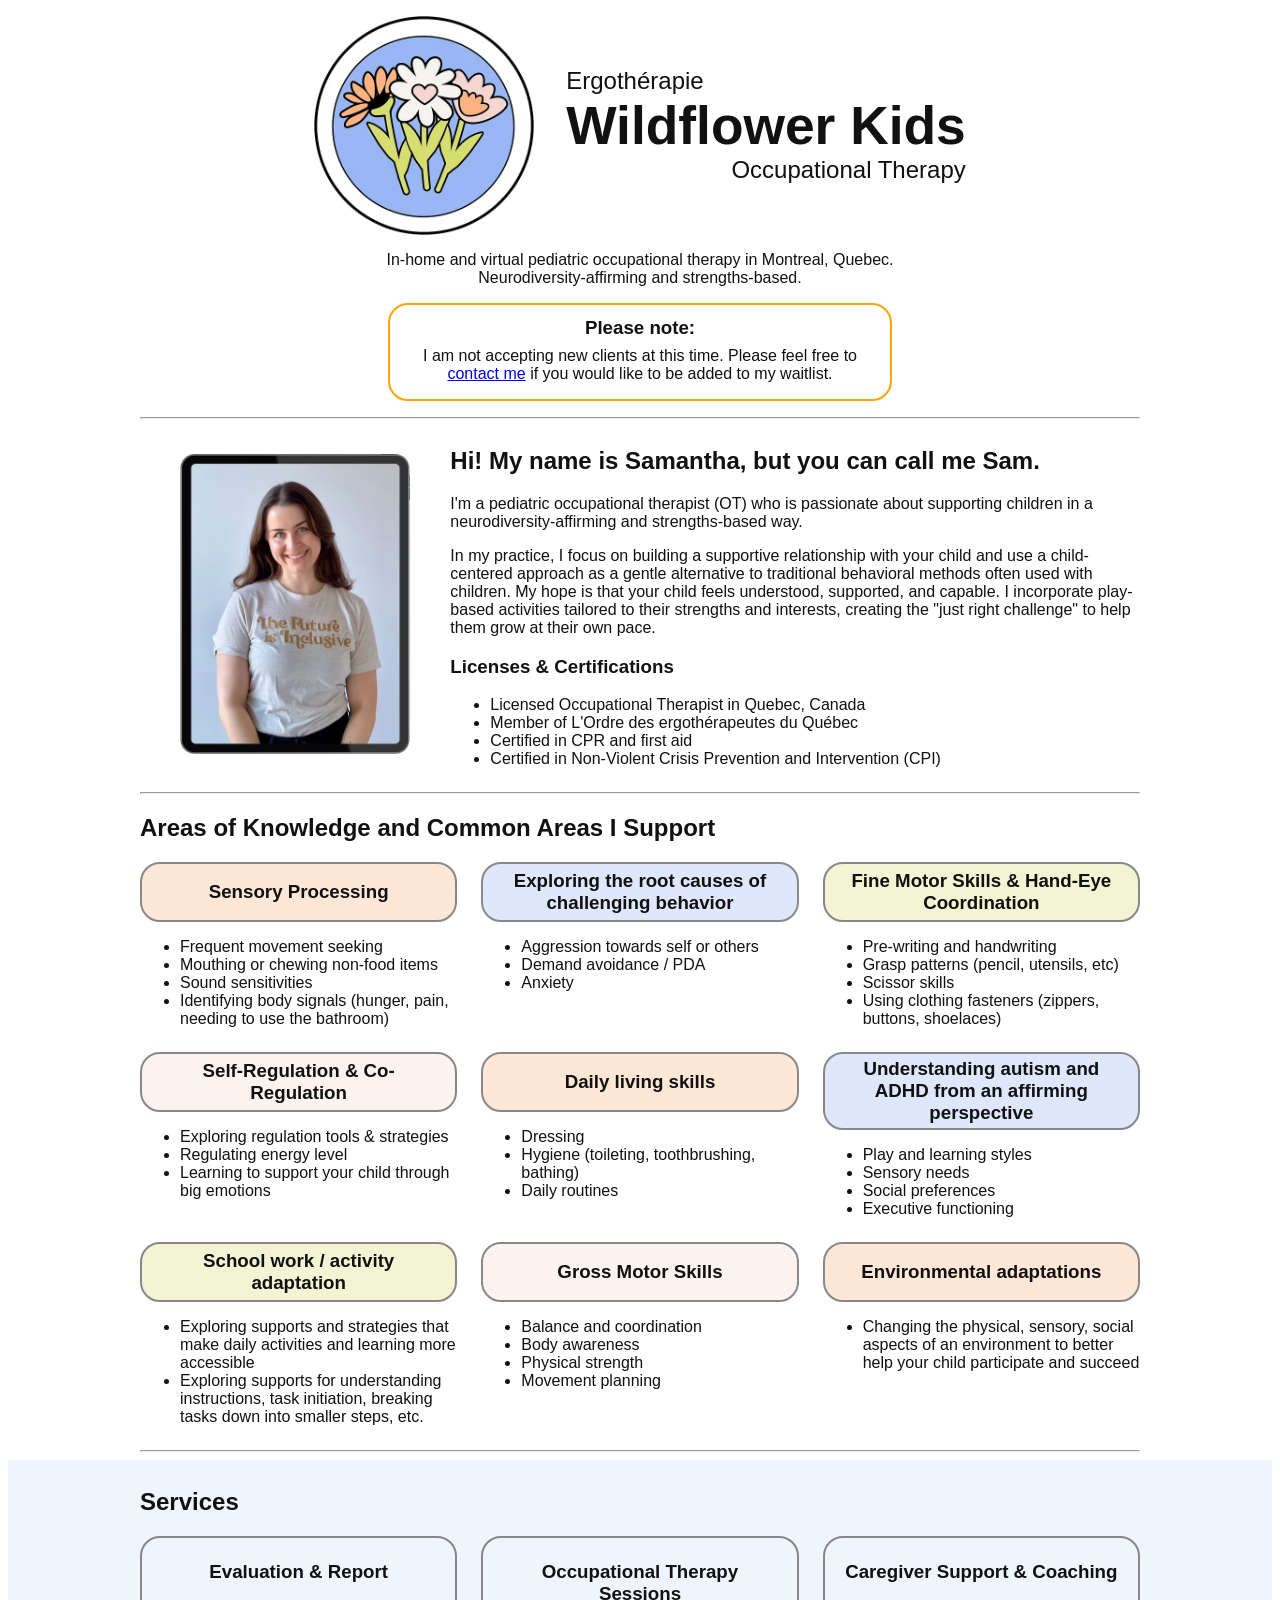
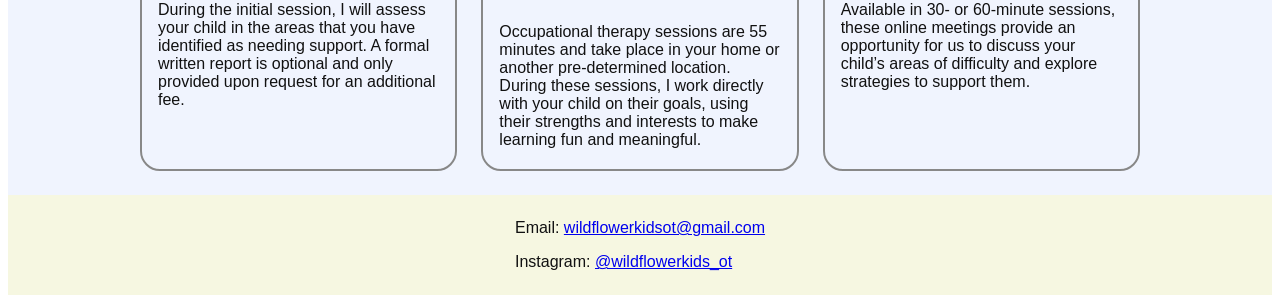
==== index.html @ b2403189 "Initial commit" ====
<!DOCTYPE html>
<html lang="en">
<head>
	<meta charset="utf-8">
	<link rel="stylesheet" href="./style.css" />
</head>
<body>
	<div class="container">
		<header>
			<div id="brand">
				<img src="./logo.png" />
				<div>
					<p class="brandEyebrow">Ergothérapie</p>
					<h1>Wildflower&nbsp;Kids</h1>
					<p class="brandSubtitle">Occupational Therapy</p>
				</div>
			</div>

			<div id="brief">
				<p>
					In-home and virtual pediatric occupational therapy in Montreal, Quebec.<br />
					Neurodiversity-affirming and strengths-based.
				</p>
			</div>

			<div id="warning">
				<h3>Please note:</h3>
				<p>
					I am not accepting new clients at this time. Please feel free to <a href="mailto:wildflowerkidsot@gmail.com">contact me</a> if you would like to be added to my waitlist.
				</p>
			</div>
		</header>

		<hr />

		<section id="profile">
			<figure>
				<img src="./headshot.avif" alt="Portrait of Samantha" />
			</figure>
			<div>
				<h2>Hi! My name is Samantha, but you can call me Sam.</h2>
				<p>
					I'm a pediatric occupational therapist (OT) who is passionate about supporting children in a neurodiversity-affirming and strengths-based way.
				</p>
				<p>
					In my practice, I focus on building a supportive relationship with your child and use a child-centered approach as a gentle alternative to traditional behavioral methods often used with children. My hope is that your child feels understood, supported, and capable. I incorporate play-based activities tailored to their strengths and interests, creating the "just right challenge" to help them grow at their own pace.
				</p>
				<section>
					<h3>Licenses &amp; Certifications</h3>
					<ul>
						<li>Licensed Occupational Therapist in Quebec, Canada</li>
						<li>Member of L'Ordre des ergothérapeutes du Québec</li>
						<li>Certified in CPR and first aid</li>
						<li>Certified in Non-Violent Crisis Prevention and Intervention (CPI)</li>
					</ul>
				</section>
			</div>
		</section>


		<hr />

		<section id="areasOfKnowledge">
			<h2>Areas of Knowledge and Common Areas I Support</h2>

			<div>
				<section>
					<h3 class="card--orange">Sensory Processing</h3>
					<ul>
						<li>Frequent movement seeking</li>
						<li>Mouthing or chewing non-food items</li>
						<li>Sound sensitivities</li>
						<li>Identifying body signals (hunger, pain, needing to use the bathroom)</li>
					</ul>
				</section>

				<section>
					<h3 class="card--blue">Exploring the root causes of challenging behavior</h3>
					<ul>
						<li>Aggression towards self or others</li>
						<li>Demand avoidance / PDA</li>
						<li>Anxiety</li>
					</ul>
				</section>

				<section>
					<h3 class="card--green">Fine Motor Skills &amp; Hand-Eye Coordination</h3>
					<ul>
						<li>Pre-writing and handwriting</li>
						<li>Grasp patterns (pencil, utensils, etc)</li>
						<li>Scissor skills</li>
						<li>Using clothing fasteners (zippers, buttons, shoelaces)</li>
					</ul>
				</section>

				<section>
					<h3 class="card--pink">Self-Regulation &amp; Co-Regulation</h3>
					<ul>
						<li>Exploring regulation tools &amp; strategies</li>
						<li>Regulating energy level</li>
						<li>Learning to support your child through big emotions</li>
					</ul>
				</section>

				<section>
					<h3 class="card--orange">Daily living skills</h3>
					<ul>
						<li>Dressing</li>
						<li>Hygiene (toileting, toothbrushing, bathing)</li>
						<li>Daily routines</li>
					</ul>
				</section>

				<section>
					<h3 class="card--blue">Understanding autism and ADHD from an affirming perspective</h3>
					<ul>
						<li>Play and learning styles</li>
						<li>Sensory needs</li>
						<li>Social preferences</li>
						<li>Executive functioning</li>
					</ul>
				</section>

				<section>
					<h3 class="card--green">School work / activity adaptation</h3>
					<ul>
						<li>Exploring supports and strategies that make daily activities and learning more accessible</li>
						<li>Exploring supports for understanding instructions, task initiation, breaking tasks down into smaller steps, etc.</li>
					</ul>
				</section>

				<section>
					<h3 class="card--pink">Gross Motor Skills</h3>
					<ul>
						<li>Balance and coordination</li>
						<li>Body awareness</li>
						<li>Physical strength</li>
						<li>Movement planning</li>
					</ul>
				</section>

				<section>
					<h3 class="card--orange">Environmental adaptations</h3>
					<ul>
						<li>Changing the physical, sensory, social aspects of an environment to better help your child participate and succeed</li>
					</ul>
				</section>
			</div>
		</section>

		<hr />

	</div>

	<section id="services">
		<div class="container">
			<h2>Services</h2>
			<ul>
				<li>
					<h3>Evaluation &amp; Report</h3>
					<p>
						During the initial session, I will assess your child in the areas that you have identified as needing support. A formal written report is optional and only provided upon request for an additional fee.
					</p>
				</li>

				<li>
					<h3>Occupational Therapy Sessions</h3>
					<p>
						Occupational therapy sessions are 55 minutes and take place in your home or another pre-determined location. During these sessions, I work directly with your child on their goals, using their strengths and interests to make learning fun and meaningful.
					</p>
				</li>

				<li>
					<h3>Caregiver Support &amp; Coaching</h3>
					<p>
						Available in 30- or 60-minute sessions, these online meetings provide an opportunity for us to discuss your child’s areas of difficulty and explore strategies to support them.
					</p>
				</li>
			</ul>
		</div>
	</section>

	<footer>
		<div>
			<p>Email: <a href="mailto:wildflowerkidsot@gmail.com">wildflowerkidsot@gmail.com</a></p>
			<p>Instagram: <a href="https://www.instagram.com/wildflowerkids_ot">@wildflowerkids_ot</a></p>
		</div>
	</footer>
</body>
</html>
---- style.css ----
:root {
  color-scheme: light dark;
  --bg: #FFFFFF;
  --primary: #111111;
  --secondary: #888888;
  --accent: orange;
  --blue: #DEE7FC;
  --green: #F2F4D3;
  --orange: #FFE7D7;
  --pink: #FCF2F0;
  --blue-bg: #DEE7FC77;
  --green-bg: #F2F4D3AA;
}

@media (prefers-color-scheme: dark) {
  :root {
    --bg: #222222;
    --primary: #F5F5F5;
    --secondary: #999999;
    --accent: #ffb347;
		--blue: #99B7F5;
		--green: #D5DF6F;
		--orange: #FFB380;
		--pink: #F6D6D1;
		--blue-bg: #99B7F522;
		--green-bg: #D5DF6F22;
  }
}

html {
	font-family: -apple-system, BlinkMacSystemFont, "Segoe UI", Roboto, Helvetica, Arial, sans-serif, "Apple Color Emoji", "Segoe UI Emoji", "Segoe UI Symbol";
	background-color: var(--bg);
  color: var(--primary);
}

.container {
  max-width: 1000px;
  margin: 0 auto;
}

header {
	align-items: center;
	margin-top: 1rem;
}

#brand {
  display: flex;
  align-items: center;
  gap: 2rem;
  max-width: fit-content;
  margin: auto;
}

#brand img {
  width: 220px;
  height: auto;
  display: block;
  flex-shrink: 0;
}

#brand h1 {
	font-size: 40pt;
	margin: 0;
}

#brand p {
	font-size: 18pt;
	margin-block: 0;
}

#brand .brandSubtitle {
	text-align: right;
}

@media (max-width: 700px) {
  #brand {
    flex-direction: column;
  }
}

#warning {
	text-align: center;
	max-width: 500px;
	border: 2px solid var(--accent);
	border-radius: 20px;
	margin: 1rem auto;
	padding: 0.5rem 0;
}

#warning h3, #warning p {
	margin: 0.5rem;
}

#warning h3 {
	margin-top: 0.25rem;
}

#brief {
	text-align: center;
}

#profile {
  display: flex;
  align-items: center;
}

#profile img {
	max-height: 300px;
}

@media (max-width: 600px) {
  #profile {
    flex-direction: column;
  }
}

#areasOfKnowledge div {
  display: grid;
  grid-template-columns: repeat(auto-fit, minmax(250px, 1fr));
  gap: 0.5rem 1.5rem;
}

#areasOfKnowledge h3 {
	display: flex;
	align-items: center;
	justify-content: center;
	text-align: center;
	padding: 0.25rem 1rem;
	min-height: 3rem;
	color: #111111;
	border: 2px solid var(--secondary);
	border-radius: 20px;
	margin-block: 0;
}

.card--blue {
	background-color: var(--blue);
}

.card--green {
	background-color: var(--green);
}

.card--orange {
	background-color: var(--orange);
}

.card--pink {
	background-color: var(--pink);
}

#services {
	margin: 0 auto;
	padding: 0.5rem;
	background-color: var(--blue-bg);
}

#services ul {
  display: grid;
  grid-template-columns: repeat(auto-fit, minmax(250px, 1fr));
  gap: 0.5rem 1.5rem;
  list-style: none;
  padding: 0;
}

#services li {
	padding: 0.25rem 1rem;
	border: 2px solid var(--secondary);
	border-radius: 20px;
	justify-content: center;
}

#services h3 {
	text-align: center;
}

footer {
	margin: 0;
	padding: 0.5rem;
  background-color: var(--green-bg);
}

footer div {
  max-width: fit-content;
  margin: 0 auto;
}
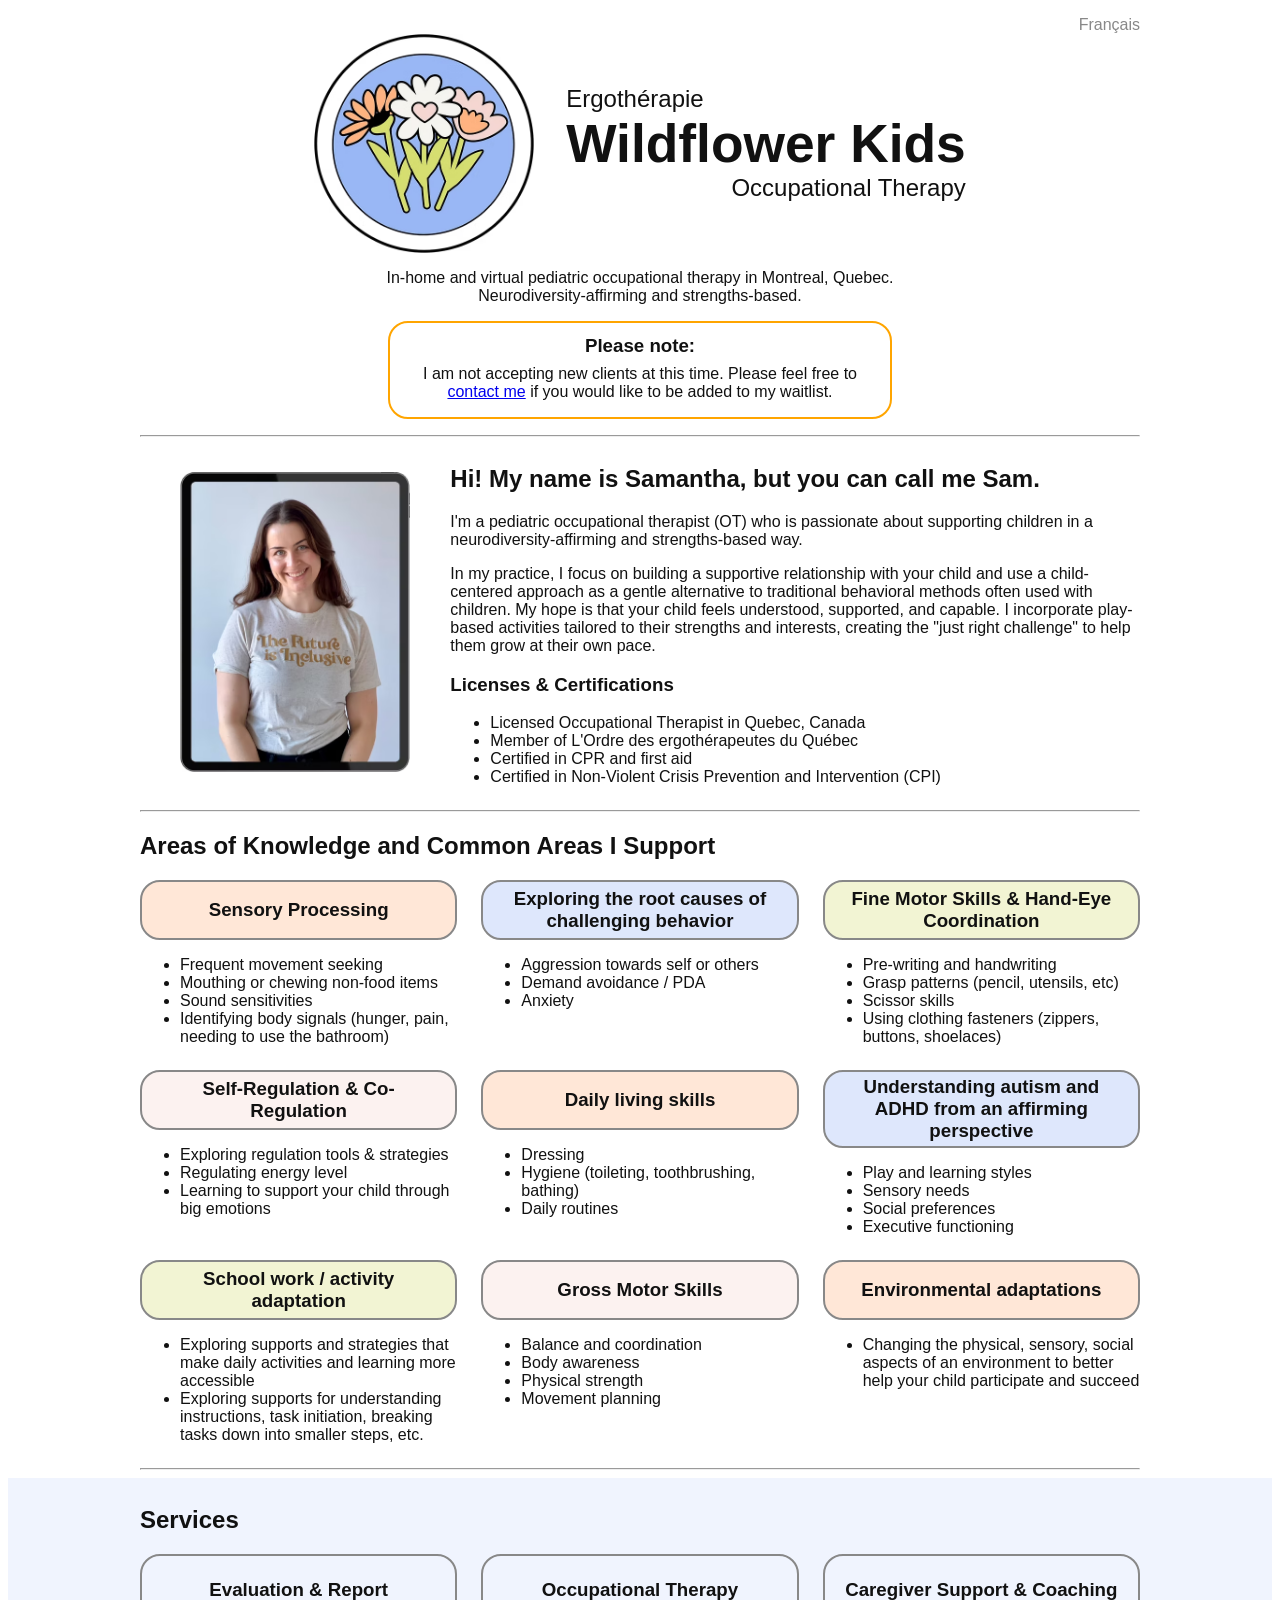
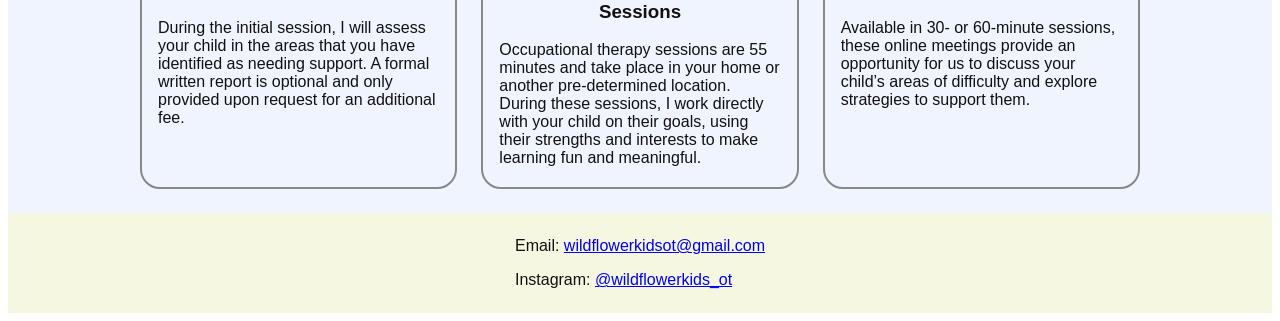
==== commit d2305319: "Language switcher" ====
--- a/index.html
+++ b/index.html
@@ -7,6 +7,10 @@
 <body>
 	<div class="container">
 		<header>
+			<nav id="languageSwitcher">
+        <a href="/fr/">Français</a>
+    	</nav>
+    	
 			<div id="brand">
 				<img src="./logo.png" />
 				<div>
--- a/style.css
+++ b/style.css
@@ -41,6 +41,19 @@
 header {
 	align-items: center;
 	margin-top: 1rem;
+}
+
+#languageSwitcher {
+	text-align: right;
+}
+
+#languageSwitcher a {
+	color: var(--secondary);
+	text-decoration: none;
+}
+
+#languageSwitcher a:hover {
+	text-decoration: underline;
 }
 
 #brand {
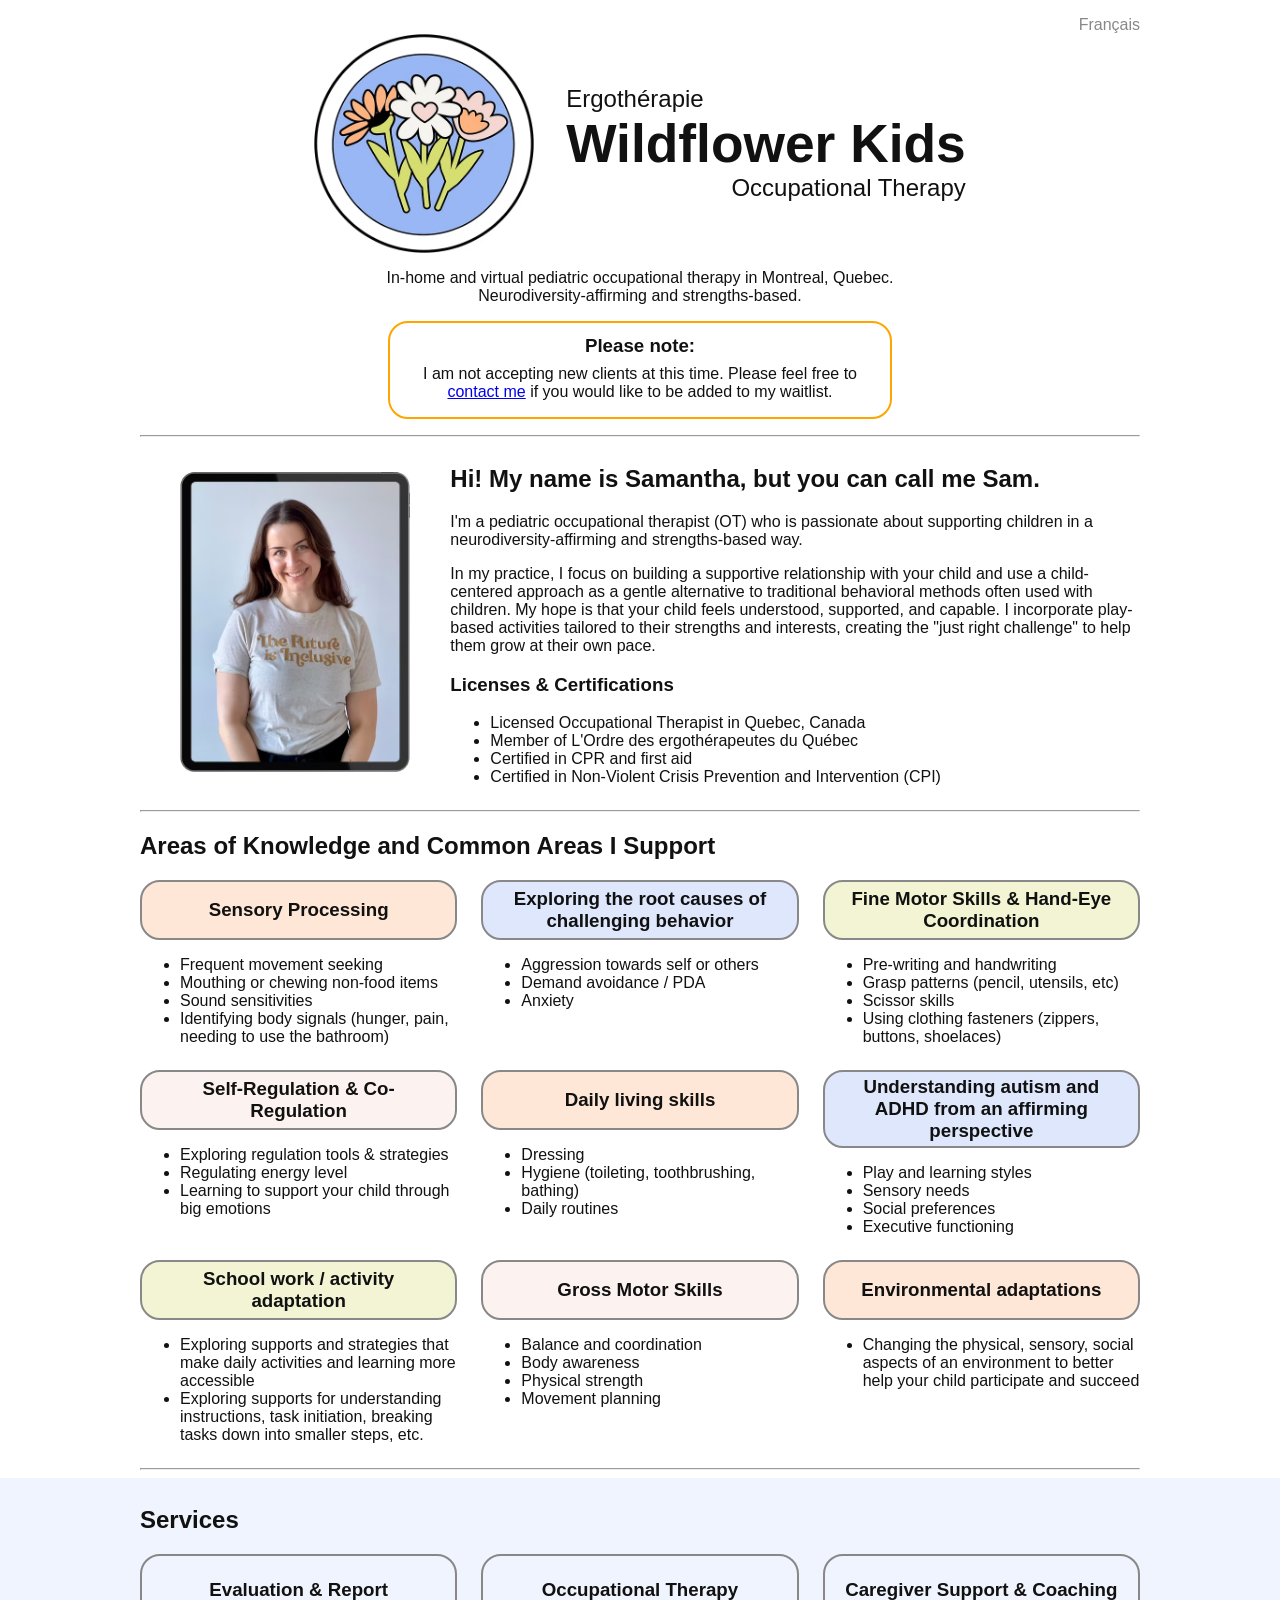
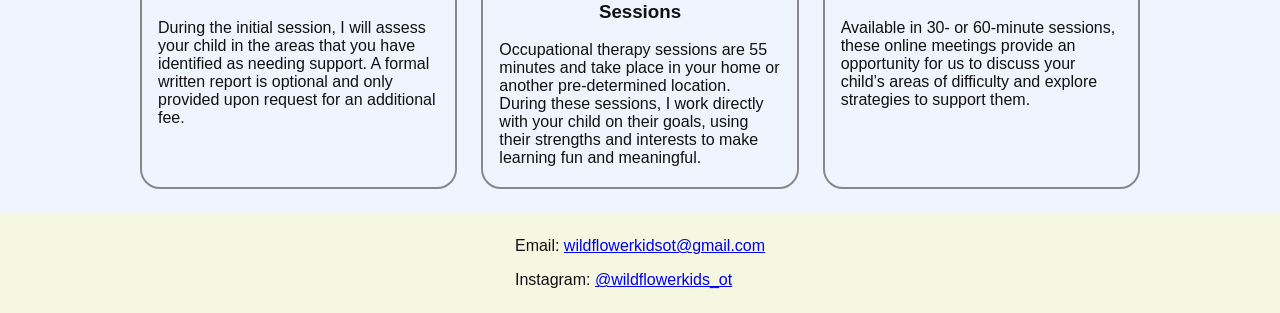
==== commit b648dc17: "Safe area" ====
--- a/index.html
+++ b/index.html
@@ -1,194 +1,195 @@
 <!DOCTYPE html>
 <html lang="en">
 <head>
-	<meta charset="utf-8">
-	<link rel="stylesheet" href="./style.css" />
+  <meta charset="utf-8">
+  <link rel="stylesheet" href="./style.css" />
+  <meta name="viewport" content="width=device-width, initial-scale=1, viewport-fit=cover">
 </head>
 <body>
-	<div class="container">
-		<header>
-			<nav id="languageSwitcher">
+  <div class="container">
+    <header>
+      <nav id="languageSwitcher">
         <a href="/fr/">Français</a>
-    	</nav>
-    	
-			<div id="brand">
-				<img src="./logo.png" />
-				<div>
-					<p class="brandEyebrow">Ergothérapie</p>
-					<h1>Wildflower&nbsp;Kids</h1>
-					<p class="brandSubtitle">Occupational Therapy</p>
-				</div>
-			</div>
+      </nav>
+      
+      <div id="brand">
+        <img src="./logo.png" />
+        <div>
+          <p class="brandEyebrow">Ergothérapie</p>
+          <h1>Wildflower&nbsp;Kids</h1>
+          <p class="brandSubtitle">Occupational Therapy</p>
+        </div>
+      </div>
 
-			<div id="brief">
-				<p>
-					In-home and virtual pediatric occupational therapy in Montreal, Quebec.<br />
-					Neurodiversity-affirming and strengths-based.
-				</p>
-			</div>
+      <div id="brief">
+        <p>
+          In-home and virtual pediatric occupational therapy in Montreal, Quebec.<br />
+          Neurodiversity-affirming and strengths-based.
+        </p>
+      </div>
 
-			<div id="warning">
-				<h3>Please note:</h3>
-				<p>
-					I am not accepting new clients at this time. Please feel free to <a href="mailto:wildflowerkidsot@gmail.com">contact me</a> if you would like to be added to my waitlist.
-				</p>
-			</div>
-		</header>
+      <div id="warning">
+        <h3>Please note:</h3>
+        <p>
+          I am not accepting new clients at this time. Please feel free to <a href="mailto:wildflowerkidsot@gmail.com">contact me</a> if you would like to be added to my waitlist.
+        </p>
+      </div>
+    </header>
 
-		<hr />
+    <hr />
 
-		<section id="profile">
-			<figure>
-				<img src="./headshot.avif" alt="Portrait of Samantha" />
-			</figure>
-			<div>
-				<h2>Hi! My name is Samantha, but you can call me Sam.</h2>
-				<p>
-					I'm a pediatric occupational therapist (OT) who is passionate about supporting children in a neurodiversity-affirming and strengths-based way.
-				</p>
-				<p>
-					In my practice, I focus on building a supportive relationship with your child and use a child-centered approach as a gentle alternative to traditional behavioral methods often used with children. My hope is that your child feels understood, supported, and capable. I incorporate play-based activities tailored to their strengths and interests, creating the "just right challenge" to help them grow at their own pace.
-				</p>
-				<section>
-					<h3>Licenses &amp; Certifications</h3>
-					<ul>
-						<li>Licensed Occupational Therapist in Quebec, Canada</li>
-						<li>Member of L'Ordre des ergothérapeutes du Québec</li>
-						<li>Certified in CPR and first aid</li>
-						<li>Certified in Non-Violent Crisis Prevention and Intervention (CPI)</li>
-					</ul>
-				</section>
-			</div>
-		</section>
+    <section id="profile">
+      <figure>
+        <img src="./headshot.avif" alt="Portrait of Samantha" />
+      </figure>
+      <div>
+        <h2>Hi! My name is Samantha, but you can call me Sam.</h2>
+        <p>
+          I'm a pediatric occupational therapist (OT) who is passionate about supporting children in a neurodiversity-affirming and strengths-based way.
+        </p>
+        <p>
+          In my practice, I focus on building a supportive relationship with your child and use a child-centered approach as a gentle alternative to traditional behavioral methods often used with children. My hope is that your child feels understood, supported, and capable. I incorporate play-based activities tailored to their strengths and interests, creating the "just right challenge" to help them grow at their own pace.
+        </p>
+        <section>
+          <h3>Licenses &amp; Certifications</h3>
+          <ul>
+            <li>Licensed Occupational Therapist in Quebec, Canada</li>
+            <li>Member of L'Ordre des ergothérapeutes du Québec</li>
+            <li>Certified in CPR and first aid</li>
+            <li>Certified in Non-Violent Crisis Prevention and Intervention (CPI)</li>
+          </ul>
+        </section>
+      </div>
+    </section>
 
 
-		<hr />
+    <hr />
 
-		<section id="areasOfKnowledge">
-			<h2>Areas of Knowledge and Common Areas I Support</h2>
+    <section id="areasOfKnowledge">
+      <h2>Areas of Knowledge and Common Areas I Support</h2>
 
-			<div>
-				<section>
-					<h3 class="card--orange">Sensory Processing</h3>
-					<ul>
-						<li>Frequent movement seeking</li>
-						<li>Mouthing or chewing non-food items</li>
-						<li>Sound sensitivities</li>
-						<li>Identifying body signals (hunger, pain, needing to use the bathroom)</li>
-					</ul>
-				</section>
+      <div>
+        <section>
+          <h3 class="card--orange">Sensory Processing</h3>
+          <ul>
+            <li>Frequent movement seeking</li>
+            <li>Mouthing or chewing non-food items</li>
+            <li>Sound sensitivities</li>
+            <li>Identifying body signals (hunger, pain, needing to use the bathroom)</li>
+          </ul>
+        </section>
 
-				<section>
-					<h3 class="card--blue">Exploring the root causes of challenging behavior</h3>
-					<ul>
-						<li>Aggression towards self or others</li>
-						<li>Demand avoidance / PDA</li>
-						<li>Anxiety</li>
-					</ul>
-				</section>
+        <section>
+          <h3 class="card--blue">Exploring the root causes of challenging behavior</h3>
+          <ul>
+            <li>Aggression towards self or others</li>
+            <li>Demand avoidance / PDA</li>
+            <li>Anxiety</li>
+          </ul>
+        </section>
 
-				<section>
-					<h3 class="card--green">Fine Motor Skills &amp; Hand-Eye Coordination</h3>
-					<ul>
-						<li>Pre-writing and handwriting</li>
-						<li>Grasp patterns (pencil, utensils, etc)</li>
-						<li>Scissor skills</li>
-						<li>Using clothing fasteners (zippers, buttons, shoelaces)</li>
-					</ul>
-				</section>
+        <section>
+          <h3 class="card--green">Fine Motor Skills &amp; Hand-Eye Coordination</h3>
+          <ul>
+            <li>Pre-writing and handwriting</li>
+            <li>Grasp patterns (pencil, utensils, etc)</li>
+            <li>Scissor skills</li>
+            <li>Using clothing fasteners (zippers, buttons, shoelaces)</li>
+          </ul>
+        </section>
 
-				<section>
-					<h3 class="card--pink">Self-Regulation &amp; Co-Regulation</h3>
-					<ul>
-						<li>Exploring regulation tools &amp; strategies</li>
-						<li>Regulating energy level</li>
-						<li>Learning to support your child through big emotions</li>
-					</ul>
-				</section>
+        <section>
+          <h3 class="card--pink">Self-Regulation &amp; Co-Regulation</h3>
+          <ul>
+            <li>Exploring regulation tools &amp; strategies</li>
+            <li>Regulating energy level</li>
+            <li>Learning to support your child through big emotions</li>
+          </ul>
+        </section>
 
-				<section>
-					<h3 class="card--orange">Daily living skills</h3>
-					<ul>
-						<li>Dressing</li>
-						<li>Hygiene (toileting, toothbrushing, bathing)</li>
-						<li>Daily routines</li>
-					</ul>
-				</section>
+        <section>
+          <h3 class="card--orange">Daily living skills</h3>
+          <ul>
+            <li>Dressing</li>
+            <li>Hygiene (toileting, toothbrushing, bathing)</li>
+            <li>Daily routines</li>
+          </ul>
+        </section>
 
-				<section>
-					<h3 class="card--blue">Understanding autism and ADHD from an affirming perspective</h3>
-					<ul>
-						<li>Play and learning styles</li>
-						<li>Sensory needs</li>
-						<li>Social preferences</li>
-						<li>Executive functioning</li>
-					</ul>
-				</section>
+        <section>
+          <h3 class="card--blue">Understanding autism and ADHD from an affirming perspective</h3>
+          <ul>
+            <li>Play and learning styles</li>
+            <li>Sensory needs</li>
+            <li>Social preferences</li>
+            <li>Executive functioning</li>
+          </ul>
+        </section>
 
-				<section>
-					<h3 class="card--green">School work / activity adaptation</h3>
-					<ul>
-						<li>Exploring supports and strategies that make daily activities and learning more accessible</li>
-						<li>Exploring supports for understanding instructions, task initiation, breaking tasks down into smaller steps, etc.</li>
-					</ul>
-				</section>
+        <section>
+          <h3 class="card--green">School work / activity adaptation</h3>
+          <ul>
+            <li>Exploring supports and strategies that make daily activities and learning more accessible</li>
+            <li>Exploring supports for understanding instructions, task initiation, breaking tasks down into smaller steps, etc.</li>
+          </ul>
+        </section>
 
-				<section>
-					<h3 class="card--pink">Gross Motor Skills</h3>
-					<ul>
-						<li>Balance and coordination</li>
-						<li>Body awareness</li>
-						<li>Physical strength</li>
-						<li>Movement planning</li>
-					</ul>
-				</section>
+        <section>
+          <h3 class="card--pink">Gross Motor Skills</h3>
+          <ul>
+            <li>Balance and coordination</li>
+            <li>Body awareness</li>
+            <li>Physical strength</li>
+            <li>Movement planning</li>
+          </ul>
+        </section>
 
-				<section>
-					<h3 class="card--orange">Environmental adaptations</h3>
-					<ul>
-						<li>Changing the physical, sensory, social aspects of an environment to better help your child participate and succeed</li>
-					</ul>
-				</section>
-			</div>
-		</section>
+        <section>
+          <h3 class="card--orange">Environmental adaptations</h3>
+          <ul>
+            <li>Changing the physical, sensory, social aspects of an environment to better help your child participate and succeed</li>
+          </ul>
+        </section>
+      </div>
+    </section>
 
-		<hr />
+    <hr />
 
-	</div>
+  </div>
 
-	<section id="services">
-		<div class="container">
-			<h2>Services</h2>
-			<ul>
-				<li>
-					<h3>Evaluation &amp; Report</h3>
-					<p>
-						During the initial session, I will assess your child in the areas that you have identified as needing support. A formal written report is optional and only provided upon request for an additional fee.
-					</p>
-				</li>
+  <section id="services">
+    <div class="container">
+      <h2>Services</h2>
+      <ul>
+        <li>
+          <h3>Evaluation &amp; Report</h3>
+          <p>
+            During the initial session, I will assess your child in the areas that you have identified as needing support. A formal written report is optional and only provided upon request for an additional fee.
+          </p>
+        </li>
 
-				<li>
-					<h3>Occupational Therapy Sessions</h3>
-					<p>
-						Occupational therapy sessions are 55 minutes and take place in your home or another pre-determined location. During these sessions, I work directly with your child on their goals, using their strengths and interests to make learning fun and meaningful.
-					</p>
-				</li>
+        <li>
+          <h3>Occupational Therapy Sessions</h3>
+          <p>
+            Occupational therapy sessions are 55 minutes and take place in your home or another pre-determined location. During these sessions, I work directly with your child on their goals, using their strengths and interests to make learning fun and meaningful.
+          </p>
+        </li>
 
-				<li>
-					<h3>Caregiver Support &amp; Coaching</h3>
-					<p>
-						Available in 30- or 60-minute sessions, these online meetings provide an opportunity for us to discuss your child’s areas of difficulty and explore strategies to support them.
-					</p>
-				</li>
-			</ul>
-		</div>
-	</section>
+        <li>
+          <h3>Caregiver Support &amp; Coaching</h3>
+          <p>
+            Available in 30- or 60-minute sessions, these online meetings provide an opportunity for us to discuss your child’s areas of difficulty and explore strategies to support them.
+          </p>
+        </li>
+      </ul>
+    </div>
+  </section>
 
-	<footer>
-		<div>
-			<p>Email: <a href="mailto:wildflowerkidsot@gmail.com">wildflowerkidsot@gmail.com</a></p>
-			<p>Instagram: <a href="https://www.instagram.com/wildflowerkids_ot">@wildflowerkids_ot</a></p>
-		</div>
-	</footer>
+  <footer>
+    <div>
+      <p>Email: <a href="mailto:wildflowerkidsot@gmail.com">wildflowerkidsot@gmail.com</a></p>
+      <p>Instagram: <a href="https://www.instagram.com/wildflowerkids_ot">@wildflowerkids_ot</a></p>
+    </div>
+  </footer>
 </body>
 </html>
--- a/style.css
+++ b/style.css
@@ -27,15 +27,18 @@
   }
 }
 
-html {
+html, body {
 	font-family: -apple-system, BlinkMacSystemFont, "Segoe UI", Roboto, Helvetica, Arial, sans-serif, "Apple Color Emoji", "Segoe UI Emoji", "Segoe UI Symbol";
 	background-color: var(--bg);
   color: var(--primary);
+  margin: 0;
 }
 
 .container {
   max-width: 1000px;
   margin: 0 auto;
+  padding-left: calc(1rem + env(safe-area-inset-left));
+  padding-right: calc(1rem + env(safe-area-inset-right));
 }
 
 header {
@@ -72,8 +75,8 @@
 }
 
 #brand h1 {
-	font-size: 40pt;
-	margin: 0;
+	font-size: min(40pt, 12vw);
+	margin-block: 0;
 }
 
 #brand p {
@@ -190,6 +193,7 @@
 footer {
 	margin: 0;
 	padding: 0.5rem;
+	padding-bottom: calc(0.5rem + env(safe-area-inset-bottom));
   background-color: var(--green-bg);
 }
 
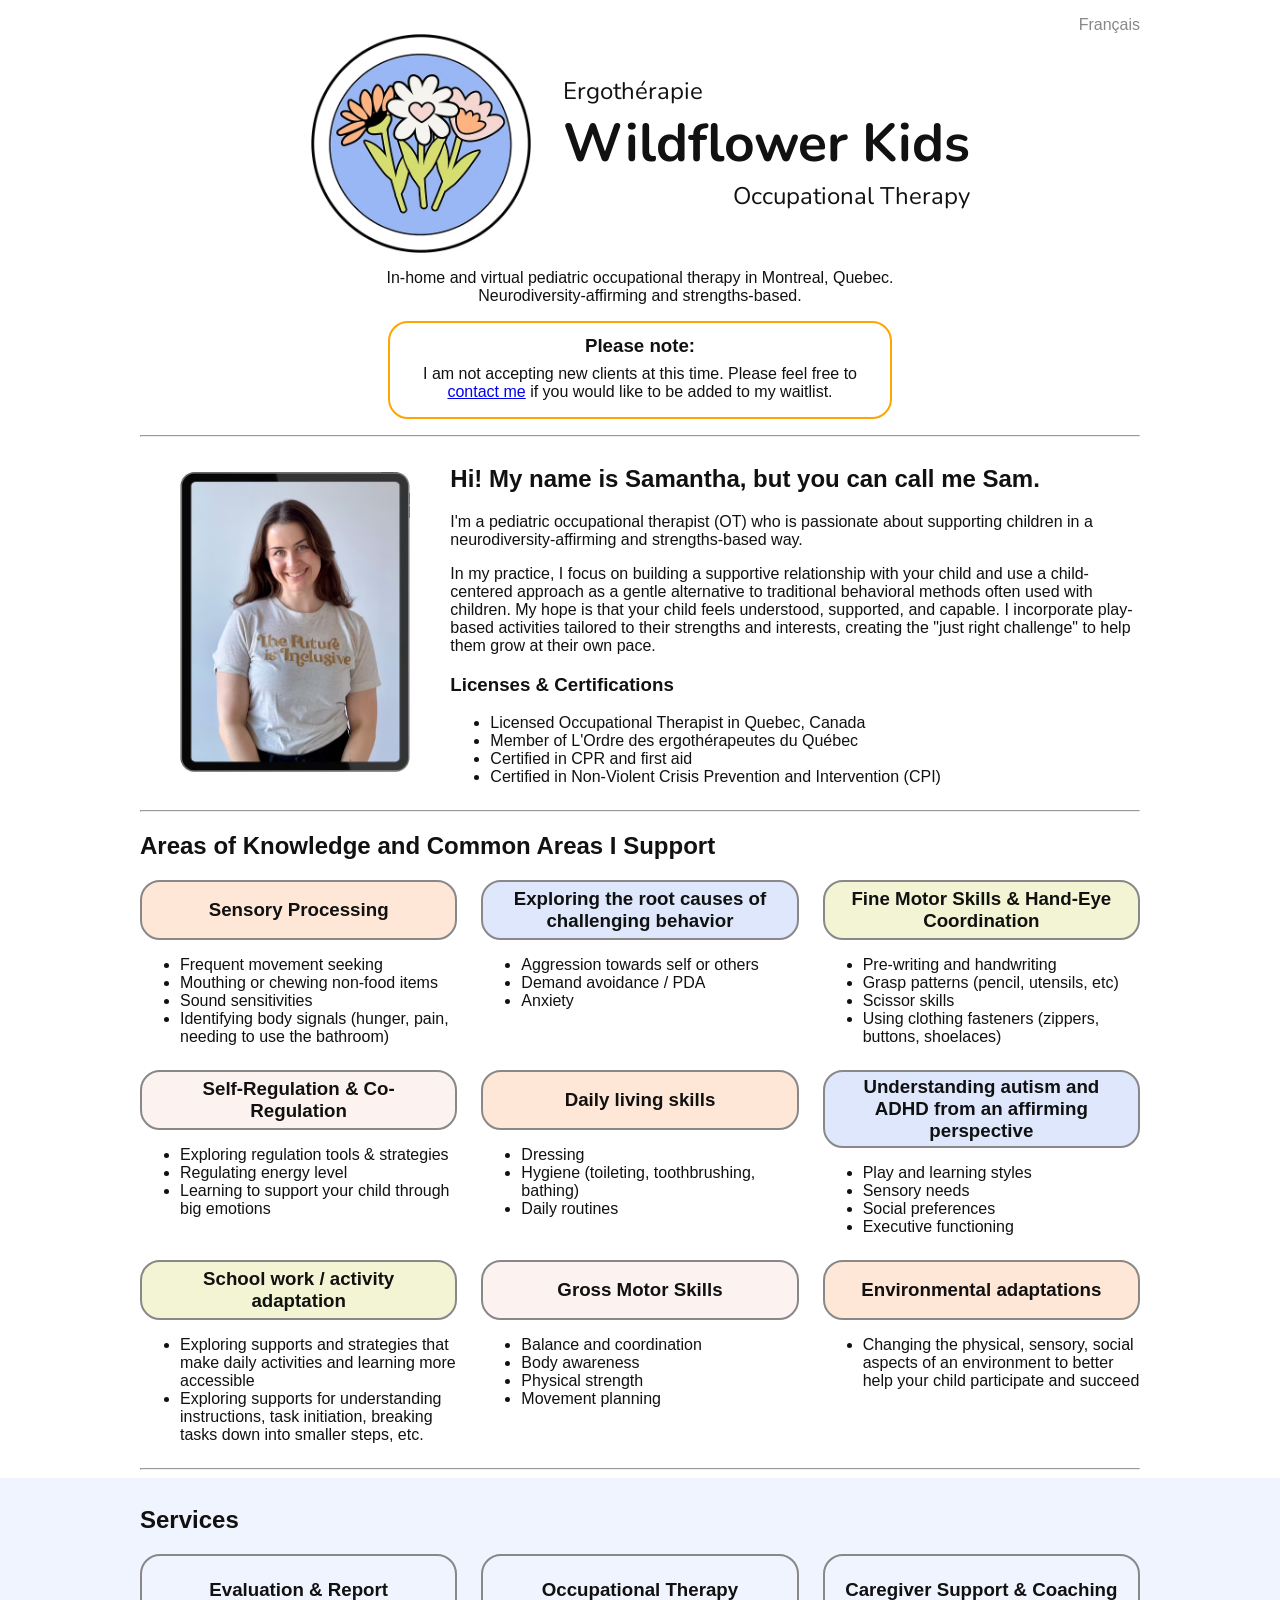
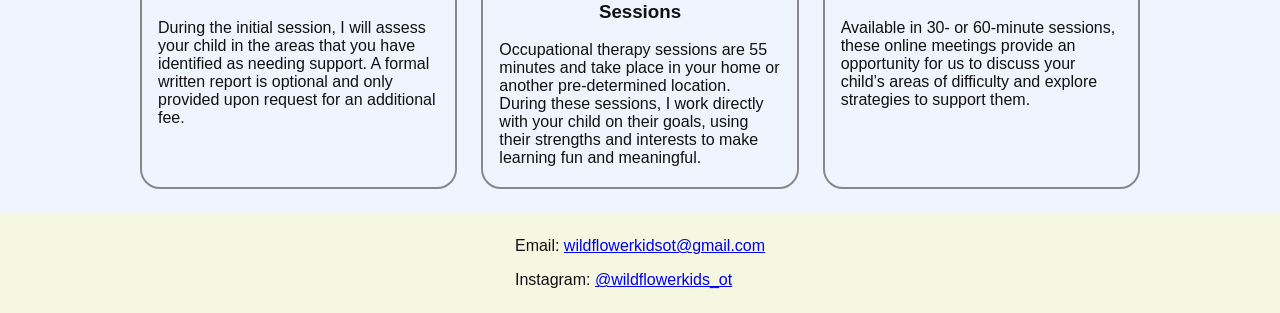
==== commit d48f8597: "Brand font" ====
--- a/index.html
+++ b/index.html
@@ -3,6 +3,7 @@
 <head>
   <meta charset="utf-8">
   <link rel="stylesheet" href="./style.css" />
+  <link href="https://fonts.googleapis.com/css2?family=Nunito:wght@400;700&display=swap" rel="stylesheet">
   <meta name="viewport" content="width=device-width, initial-scale=1, viewport-fit=cover">
 </head>
 <body>
--- a/style.css
+++ b/style.css
@@ -60,6 +60,7 @@
 }
 
 #brand {
+  font-family: "Nunito";
   display: flex;
   align-items: center;
   gap: 2rem;
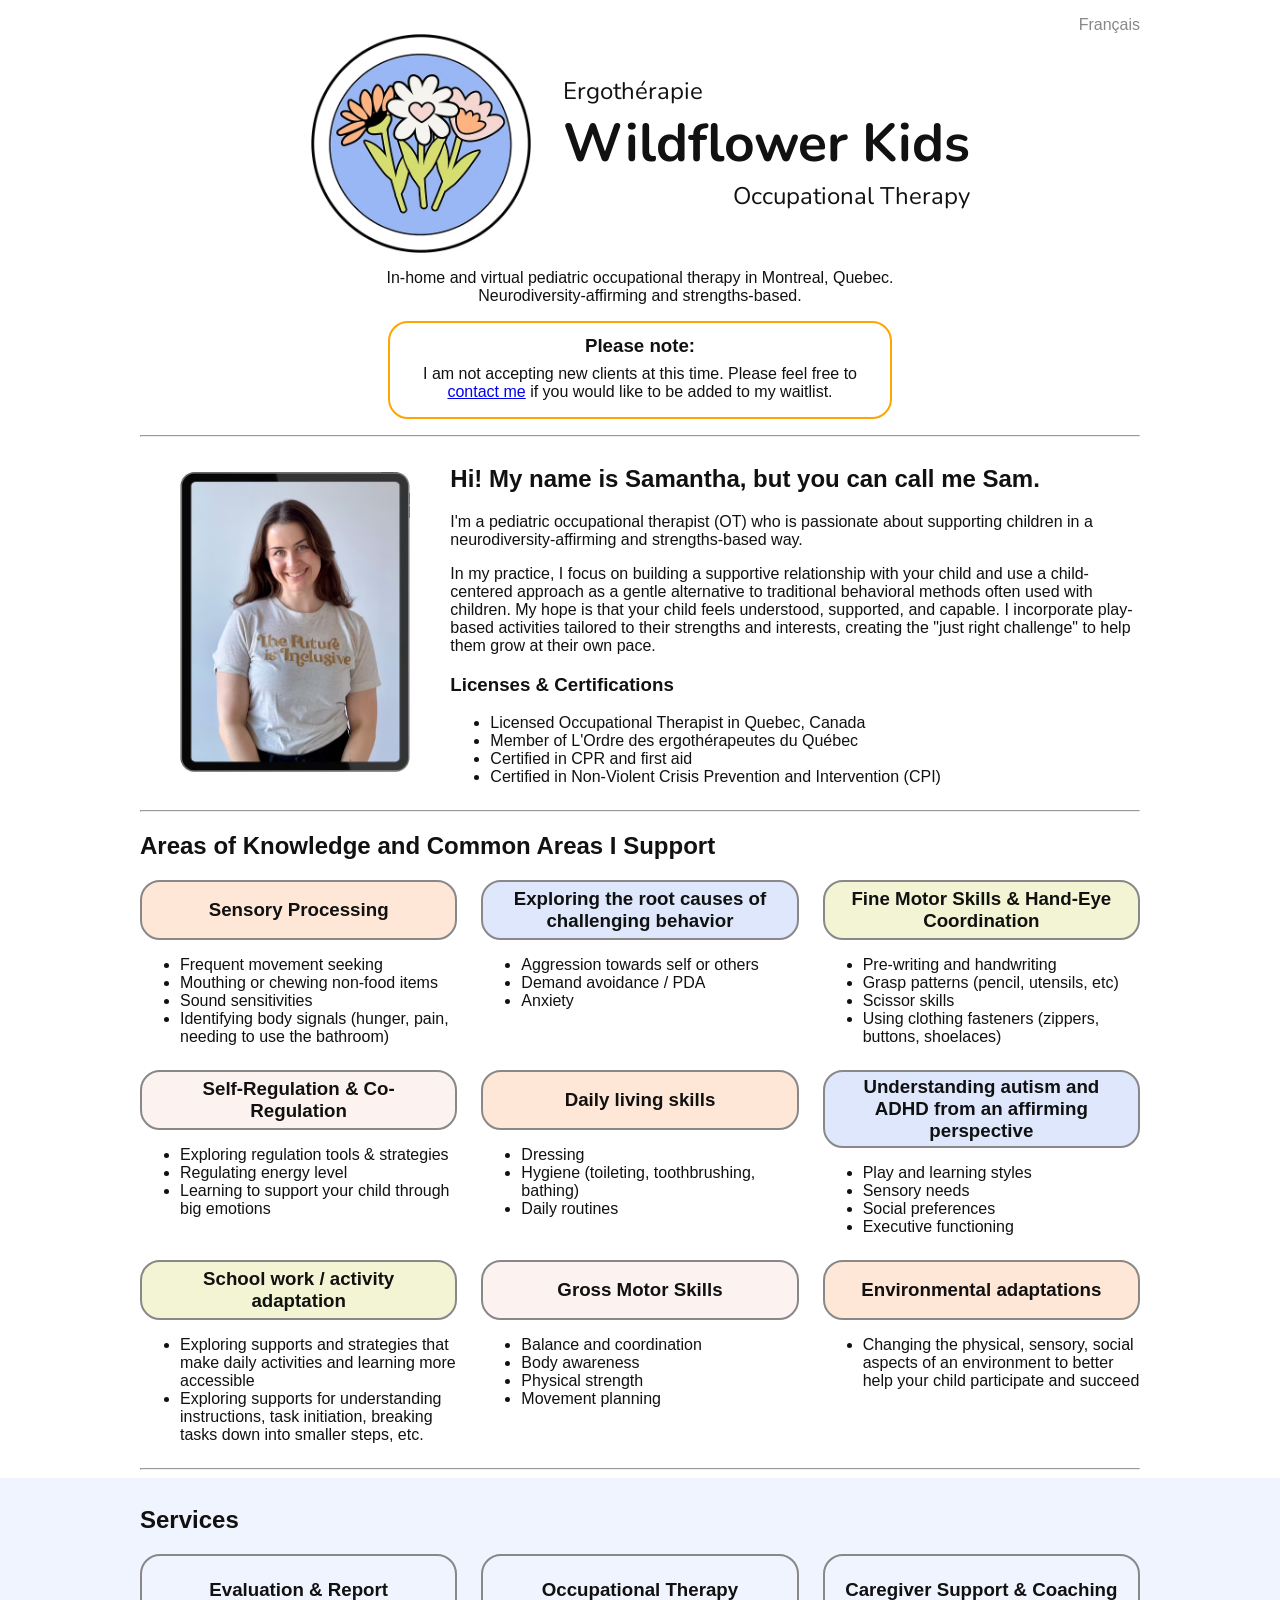
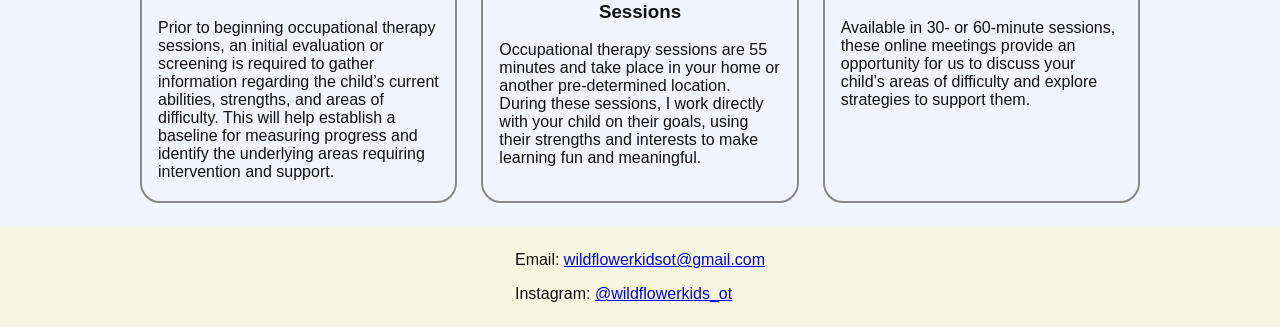
==== commit 93753533: "Evaluation & report — copy change" ====
--- a/index.html
+++ b/index.html
@@ -165,7 +165,7 @@
         <li>
           <h3>Evaluation &amp; Report</h3>
           <p>
-            During the initial session, I will assess your child in the areas that you have identified as needing support. A formal written report is optional and only provided upon request for an additional fee.
+            Prior to beginning occupational therapy sessions, an initial evaluation or screening is required to gather information regarding the child’s current abilities, strengths, and areas of difficulty. This will help establish a baseline for measuring progress and identify the underlying areas requiring intervention and support.
           </p>
         </li>
 
--- a/style.css
+++ b/style.css
@@ -18,18 +18,18 @@
     --primary: #F5F5F5;
     --secondary: #999999;
     --accent: #ffb347;
-		--blue: #99B7F5;
-		--green: #D5DF6F;
-		--orange: #FFB380;
-		--pink: #F6D6D1;
-		--blue-bg: #99B7F522;
-		--green-bg: #D5DF6F22;
+    --blue: #99B7F5;
+    --green: #D5DF6F;
+    --orange: #FFB380;
+    --pink: #F6D6D1;
+    --blue-bg: #99B7F522;
+    --green-bg: #D5DF6F22;
   }
 }
 
 html, body {
-	font-family: -apple-system, BlinkMacSystemFont, "Segoe UI", Roboto, Helvetica, Arial, sans-serif, "Apple Color Emoji", "Segoe UI Emoji", "Segoe UI Symbol";
-	background-color: var(--bg);
+  font-family: -apple-system, BlinkMacSystemFont, "Segoe UI", Roboto, Helvetica, Arial, sans-serif, "Apple Color Emoji", "Segoe UI Emoji", "Segoe UI Symbol";
+  background-color: var(--bg);
   color: var(--primary);
   margin: 0;
 }
@@ -42,21 +42,21 @@
 }
 
 header {
-	align-items: center;
-	margin-top: 1rem;
+  align-items: center;
+  margin-top: 1rem;
 }
 
 #languageSwitcher {
-	text-align: right;
+  text-align: right;
 }
 
 #languageSwitcher a {
-	color: var(--secondary);
-	text-decoration: none;
+  color: var(--secondary);
+  text-decoration: none;
 }
 
 #languageSwitcher a:hover {
-	text-decoration: underline;
+  text-decoration: underline;
 }
 
 #brand {
@@ -76,17 +76,17 @@
 }
 
 #brand h1 {
-	font-size: min(40pt, 12vw);
-	margin-block: 0;
+  font-size: min(40pt, 12vw);
+  margin-block: 0;
 }
 
 #brand p {
-	font-size: 18pt;
-	margin-block: 0;
+  font-size: 18pt;
+  margin-block: 0;
 }
 
 #brand .brandSubtitle {
-	text-align: right;
+  text-align: right;
 }
 
 @media (max-width: 700px) {
@@ -96,24 +96,24 @@
 }
 
 #warning {
-	text-align: center;
-	max-width: 500px;
-	border: 2px solid var(--accent);
-	border-radius: 20px;
-	margin: 1rem auto;
-	padding: 0.5rem 0;
+  text-align: center;
+  max-width: 500px;
+  border: 2px solid var(--accent);
+  border-radius: 20px;
+  margin: 1rem auto;
+  padding: 0.5rem 0;
 }
 
 #warning h3, #warning p {
-	margin: 0.5rem;
+  margin: 0.5rem;
 }
 
 #warning h3 {
-	margin-top: 0.25rem;
+  margin-top: 0.25rem;
 }
 
 #brief {
-	text-align: center;
+  text-align: center;
 }
 
 #profile {
@@ -122,7 +122,7 @@
 }
 
 #profile img {
-	max-height: 300px;
+  max-height: 300px;
 }
 
 @media (max-width: 600px) {
@@ -138,38 +138,38 @@
 }
 
 #areasOfKnowledge h3 {
-	display: flex;
-	align-items: center;
-	justify-content: center;
-	text-align: center;
-	padding: 0.25rem 1rem;
-	min-height: 3rem;
-	color: #111111;
-	border: 2px solid var(--secondary);
-	border-radius: 20px;
-	margin-block: 0;
+  display: flex;
+  align-items: center;
+  justify-content: center;
+  text-align: center;
+  padding: 0.25rem 1rem;
+  min-height: 3rem;
+  color: #111111;
+  border: 2px solid var(--secondary);
+  border-radius: 20px;
+  margin-block: 0;
 }
 
 .card--blue {
-	background-color: var(--blue);
+  background-color: var(--blue);
 }
 
 .card--green {
-	background-color: var(--green);
+  background-color: var(--green);
 }
 
 .card--orange {
-	background-color: var(--orange);
+  background-color: var(--orange);
 }
 
 .card--pink {
-	background-color: var(--pink);
+  background-color: var(--pink);
 }
 
 #services {
-	margin: 0 auto;
-	padding: 0.5rem;
-	background-color: var(--blue-bg);
+  margin: 0 auto;
+  padding: 0.5rem;
+  background-color: var(--blue-bg);
 }
 
 #services ul {
@@ -181,20 +181,20 @@
 }
 
 #services li {
-	padding: 0.25rem 1rem;
-	border: 2px solid var(--secondary);
-	border-radius: 20px;
-	justify-content: center;
+  padding: 0.25rem 1rem;
+  border: 2px solid var(--secondary);
+  border-radius: 20px;
+  justify-content: center;
 }
 
 #services h3 {
-	text-align: center;
+  text-align: center;
 }
 
 footer {
-	margin: 0;
-	padding: 0.5rem;
-	padding-bottom: calc(0.5rem + env(safe-area-inset-bottom));
+  margin: 0;
+  padding: 0.5rem;
+  padding-bottom: calc(0.5rem + env(safe-area-inset-bottom));
   background-color: var(--green-bg);
 }
 
